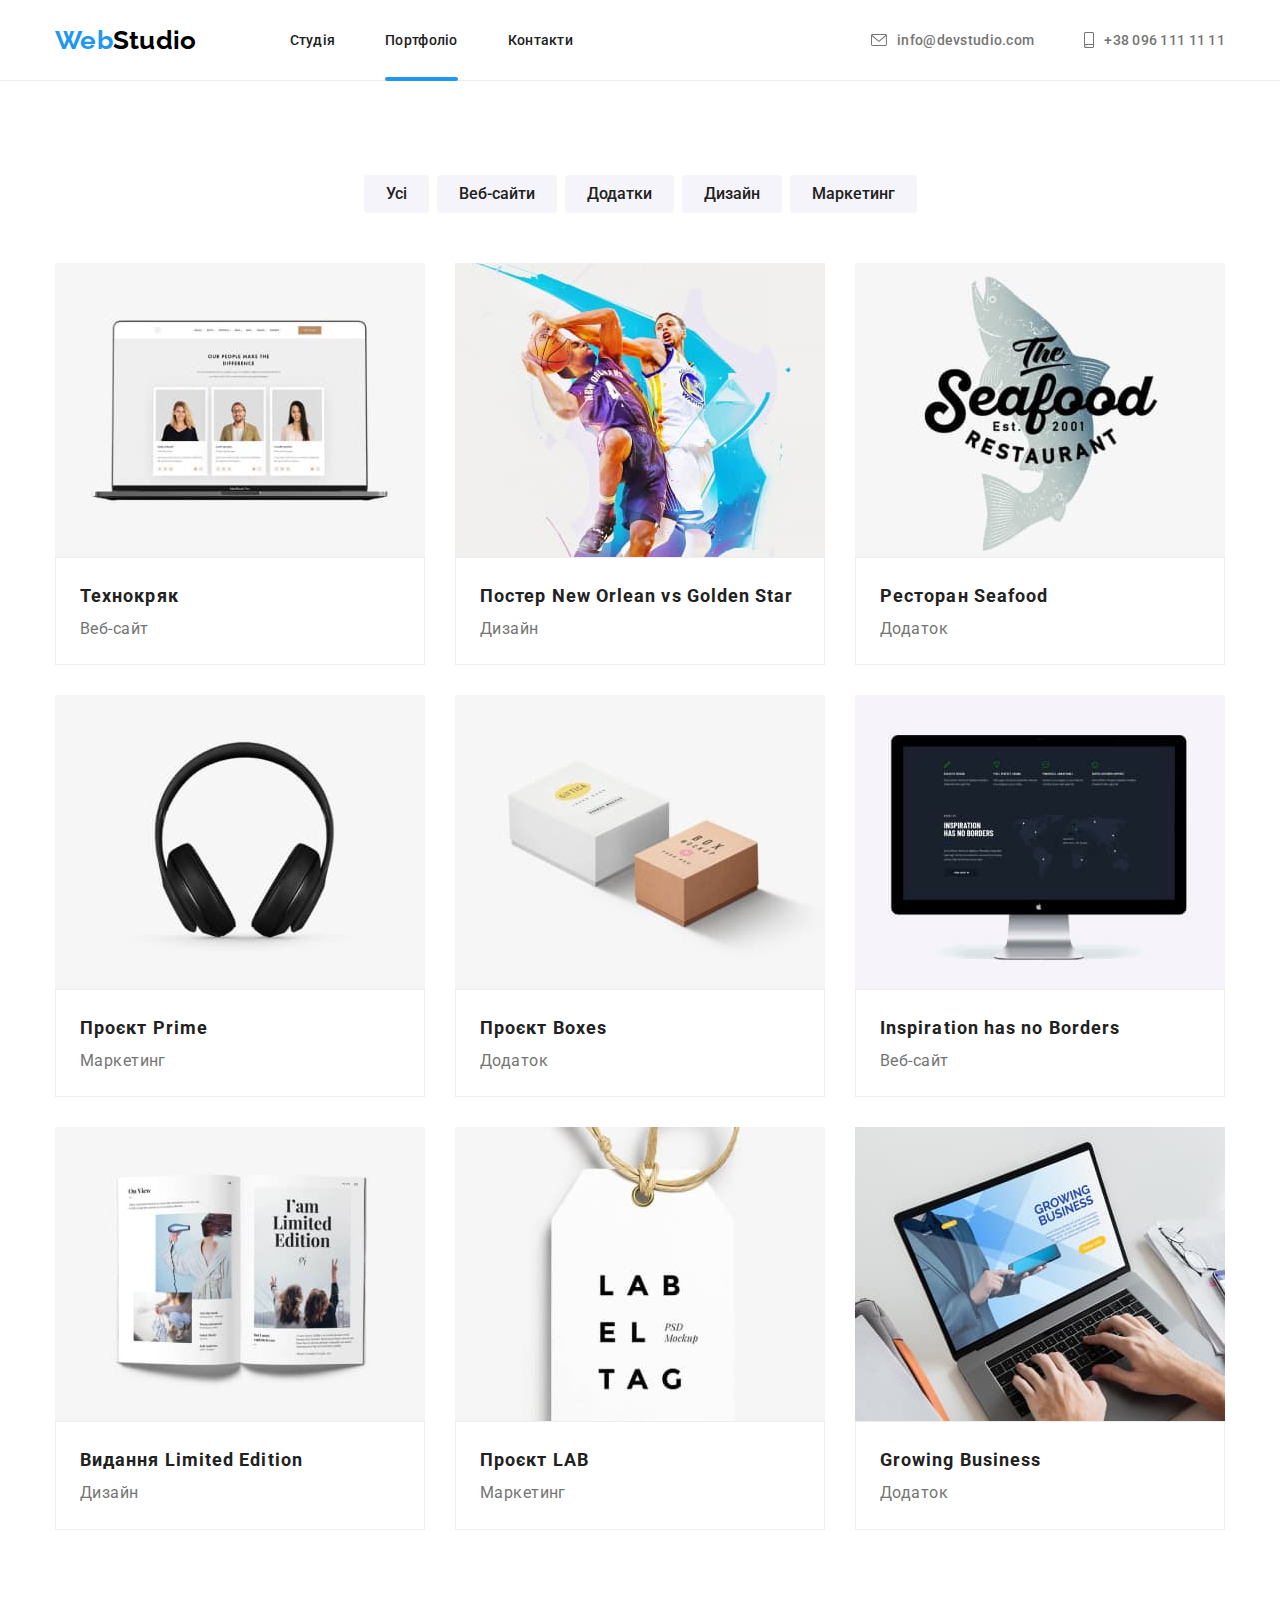
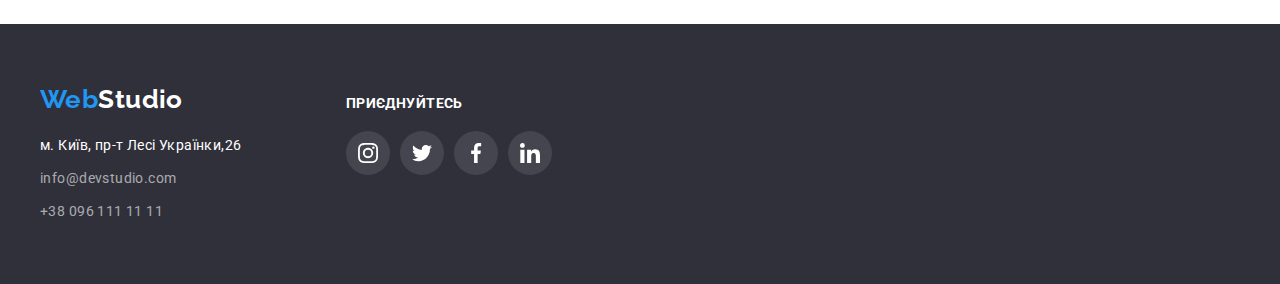
==== portfolio.html @ 6b1c92e8 "Copy from HW5" ====
<!DOCTYPE html>
<html lang="uk">

<head>
    <meta charset="UTF-8">
    <meta http-equiv="X-UA-Compatible" content="IE=edge">
    <meta name="viewport" content="width=device-width, initial-scale=1.0">
    <link rel="preconnect" href="https://fonts.googleapis.com">
    <link rel="preconnect" href="https://fonts.gstatic.com" crossorigin>
    <link
        href="https://fonts.googleapis.com/css2?family=Raleway:wght@700&family=Roboto:wght@400;500;700;900&display=swap"
        rel="stylesheet">
    <link rel="stylesheet" href="./css/modern-normalize.css">
    <link rel="stylesheet" href="./css/styles.css">
    <title>Portfolio</title>
</head>

<body>
    <!--Шапка-->
    <header class="header">
        <div class="container header-block">
            <div class="header-site">
                <a href="./index.html" class="logo list">Web<span class="logo-first">Studio</span></a>
                <nav class="site-nav">
                    <ul class="list site-list">
                        <li class="site-item"><a href="./index.html" class="link">Студія</a></li>
                        <li class="site-item"><a href="./portfolio.html" class="link current">Портфоліо</a></li>
                        <li class="site-item"><a href="./ " class="link">Контакти</a></li>
                    </ul>
                </nav>
            </div>
            <ul class="list info-nav">
                <li class="info-item"> <a href="mailto:info@devstudio.com" class="info-link">
                        <svg class="icon icon-formail" width="16" height="12">
                            <use xlink:href="./images/icons.svg#icon-formail"></use>
                        </svg>
                        info@devstudio.com</a></li>
                <li class="info-item"><a href="tel:+380961111111" class="info-link">
                        <svg class="icon icon-phone" width="10" height="16">
                            <use xlink:href="./images/icons.svg#icon-phone"></use>
                        </svg>+38 096 111 11 11</a></li>
            </ul>
        </div>
    </header>
    <!--Головне-->
    <main>
        <!--Фільтри-->
        <section class="section">
            <div class="container filter-block">
                <h1 hidden class="title">Фільтр з переліком робіт</h1>
                <ul class="filter-buttons list">
                    <li class="filter-item">
                        <button type="button" class="filter-button">Усі</button>
                    </li>
                    <li class="filter-item">
                        <button type="button" class="filter-button">Веб-сайти</button>
                    </li>
                    <li class="filter-item">
                        <button type="button" class="filter-button">Додатки</button>
                    </li>
                    <li class="filter-item">
                        <button type="button" class="filter-button">Дизайн</button>
                    </li>
                    <li class="filter-item">
                        <button type="button" class="filter-button">Маркетинг</button>
                    </li>
                </ul>
            </div>
            <!--Перелік робіт-->
            <div class="container">
                <ul class="list work-list">
                    <li class="works">
                        <a href="#" target="_blank" rel="noopener norefferer">
                            <div class="work-appear">

                                <img class="work-image" src="./images/our-people-laptop.jpeg"
                                    alt="Ноутбук з прикладом створеного сайту" width="370" height="294">
                                <p class="work-text">Ресурс пропонує комплексні пропозиції з різним рівнем функціоналу
                                    та сервісів. Все це
                                    дозволить відвідувачу отримати
                                    вичерпні відомості про компанію чи приватну особу.</p>
                            </div>
                            <div class="work-add">
                                <h2 class="work-title">Технокряк</h2>
                                <p class="work-type">Веб-сайт</p>
                            </div>
                        </a>
                    </li>
                    <li class="works">
                        <a href="#" target="_blank" rel="noopener norefferer">
                            <div class="work-appear">
                                <img class="work-image" src="./images/basketball.jpeg"
                                    alt="Постер для баскетбольної гри" width="370" height="294">
                                <p class="work-text">Ресурс пропонує комплексні пропозиції з різним рівнем функціоналу
                                    та сервісів. Все це
                                    дозволить відвідувачу отримати
                                    вичерпні відомості про компанію чи приватну особу.</p>
                            </div>
                            <div class="work-add">
                                <h2 class="work-title">Постер New Orlean vs Golden Star</h2>
                                <p class="work-type">Дизайн</p>
                            </div>
                        </a>
                    </li>
                    <li class="works">
                        <a href="#" target="_blank" rel="noopener norefferer">
                            <div class="work-appear">
                                <img class="work-image" src="./images/seafood.jpeg"
                                    alt="Вивіска для ресторану з морською їжею" width="370" height="294">
                                <p class="work-text">Ресурс пропонує комплексні пропозиції з різним рівнем функціоналу
                                    та сервісів. Все це
                                    дозволить відвідувачу отримати
                                    вичерпні відомості про компанію чи приватну особу.</p>
                            </div>
                            <div class="work-add">
                                <h2 class="work-title">Ресторан Seafood</h2>
                                <p class="work-type">Додаток</p>
                            </div>
                        </a>
                    </li>
                    <li class="works">
                        <a href="#" target="_blank" rel="noopener norefferer">
                            <div class="work-appear">
                                <img class="work-image" src="./images/headphone.jpeg" alt="Навушники" width="370"
                                    height="294">
                                <p class="work-text">Ресурс пропонує комплексні пропозиції з різним рівнем функціоналу
                                    та сервісів. Все це
                                    дозволить відвідувачу отримати
                                    вичерпні відомості про компанію чи приватну особу.</p>
                            </div>
                            <div class="work-add">
                                <h2 class="work-title">Проєкт Prime</h2>
                                <p class="work-type">Маркетинг</p>
                            </div>
                        </a>
                    </li>
                    <li class="works">
                        <a href="#" target="_blank" rel="noopener norefferer">
                            <div class="work-appear">
                                <img class="work-image" src="./images/boxes.jpeg" alt="Коробки" width="370"
                                    height="294">
                                <p class="work-text">Ресурс пропонує комплексні пропозиції з різним рівнем функціоналу
                                    та сервісів. Все це
                                    дозволить відвідувачу отримати
                                    вичерпні відомості про компанію чи приватну особу.</p>
                            </div>
                            <div class="work-add">
                                <h2 class="work-title">Проєкт Boxes</h2>
                                <p class="work-type">Додаток</p>
                            </div>
                        </a>
                    </li>
                    <li class="works">
                        <a href="#" target="_blank" rel="noopener norefferer">
                            <div class="work-appear">
                                <img class="work-image" src="./images/computer.jpeg" alt="Ноутбук зі створеним сайтом"
                                    width="370" height="294">
                                <p class="work-text">Ресурс пропонує комплексні пропозиції з різним рівнем функціоналу
                                    та сервісів. Все це
                                    дозволить відвідувачу отримати
                                    вичерпні відомості про компанію чи приватну особу.</p>
                            </div>
                            <div class="work-add">
                                <h2 class="work-title">Inspiration has no Borders</h2>
                                <p class="work-type">Веб-сайт</p>
                            </div>
                        </a>
                    </li>
                    <li class="works">
                        <a href="#" target="_blank" rel="noopener norefferer">
                            <div class="work-appear">
                                <img class="work-image" src="./images/book.jpeg" alt="Книга з обмеженим виданням"
                                    width="370" height="294">
                                <p class="work-text">Ресурс пропонує комплексні пропозиції з різним рівнем функціоналу
                                    та сервісів. Все це
                                    дозволить відвідувачу отримати
                                    вичерпні відомості про компанію чи приватну особу.</p>
                            </div>
                            <div class="work-add">
                                <h2 class="work-title">Видання Limited Edition</h2>
                                <p class="work-type">Дизайн</p>
                            </div>
                        </a>
                    </li>
                    <li class="works">
                        <a href="#" target="_blank" rel="noopener norefferer">
                            <div class="work-appear">
                                <img class="work-image" src="./images/label.jpeg" alt="Лейб" width="370" height="294">
                                <p class="work-text">Ресурс пропонує комплексні пропозиції з різним рівнем функціоналу
                                    та сервісів. Все це
                                    дозволить відвідувачу отримати
                                    вичерпні відомості про компанію чи приватну особу.</p>
                            </div>
                            <div class="work-add">
                                <h2 class="work-title">Проєкт LAB</h2>
                                <p class="work-type">Маркетинг</p>
                            </div>
                        </a>
                    </li>
                    <li class="works">
                        <a href="#" target="_blank" rel="noopener norefferer">
                            <div class="work-appear">
                                <img class="work-image" src="./images/growing-business.jpeg" alt="Додаток для бізнесу"
                                    width="370" height="294">
                                <p class="work-text">Ресурс пропонує комплексні пропозиції з різним рівнем функціоналу
                                    та сервісів. Все це
                                    дозволить відвідувачу отримати
                                    вичерпні відомості про компанію чи приватну особу.</p>
                            </div>
                            <div class="work-add">
                                <h2 class="work-title">Growing Business</h2>
                                <p class="work-type">Додаток</p>
                            </div>
                        </a>
                    </li>
                </ul>
            </div>
        </section>
    </main>
    <!--Підвал-->
    <footer class="footer">
        <div class="container footer-block">
            <div class="footer-first">
                <a href="./index.html" class="logo list">Web<span class="logo-last">Studio</span></a>
                <address>
                    <ul class="address-nav list">
                        <li class="footer-item"><a href="" target="_blank" rel="noopener noreferrer"
                                class="link link-address">м. Київ, пр-т
                                Лесі
                                Українки,26</a>
                        </li>
                        <li class="footer-item"><a href="mailto:info@devstudio.com" class="link">info@devstudio.com</a>
                        </li>
                        <li class="footer-item"><a href="tel:+380961111111" class="link">+38 096 111 11 11</a></li>
                    </ul>
                </address>
            </div>
            <div class="footer-second">
                <h2 class="socials-signin">приєднуйтесь</h2>
                <ul class="socials list">
                    <li class="socials-items">
                        <a href="#" class="socials-link footer-link" target="_blank" rel="noopener norefferer">
                            <svg class="icon icon-instagram-1" width="20" height="20">
                                <use xlink:href="./images/icons.svg#icon-instagram-1"></use>
                            </svg>
                        </a>
                    </li>
                    <li class="socials-items">
                        <a href="#" class="socials-link footer-link" target="_blank" rel="noopener norefferer">
                            <svg class="icon icon-twitter-1" width="20" height="20">
                                <use xlink:href="./images/icons.svg#icon-twitter-1"></use>
                            </svg>
                        </a>
                    </li>
                    <li class="socials-items">
                        <a href="#" class="socials-link footer-link" target="_blank" rel="noopener norefferer">
                            <svg class="icon icon-facebook-1" width="20" height="20">
                                <use xlink:href="./images/icons.svg#icon-facebook-1"></use>
                            </svg>
                        </a>
                    </li>
                    <li class="socials-items">
                        <a href="#" class="socials-link footer-link" target="_blank" rel="noopener norefferer">
                            <svg class="icon icon-linkedin-1" width="20" height="20">
                                <use xlink:href="./images/icons.svg#icon-linkedin-1"></use>
                            </svg>
                        </a>
                    </li>
                </ul>
            </div>
        </div>
    </footer>
</body>

</html>
---- css/styles.css ----
/* колір основного тексту: #212121; */
/* другорядний колір тексту: #757575;*/
/* акцент: #2196F3;*/
/* білий колір:#FFFFFF;*/
:root{

    --accent-color:#2196F3;
    --primary-text-color:#212121;
    --secondary-text-color:#757575;
    --c-white:#FFFFFF;
}
body{
    background-color: var(--c-white);;
    color: var(--primary-text-color);
    font-family: 'Roboto', sans-serif;
    font-size: 14px;
    font-weight: 400;
    line-height: 1.17;
    letter-spacing: 0.03em;;
}
.container{
    max-width: 1200px;
    margin:0 auto;
    padding: 0 15px;
}

button{
    cursor: pointer;
}

a{
    text-decoration: none;
}
img{
    display: block;
}
/* Header general */
.header{
    color:var(--c-white);
    letter-spacing: 0.02em;
    border-bottom: 1px solid #ECECEC;
}
.header-block{
    display: flex;
    justify-content: space-between;
    align-items: center;
}
.header-site{
    display:flex;
    align-items: center;
}
.logo{
    color: var(--accent-color);
    font-family: 'Raleway', sans-serif;
    font-weight: 700;
    font-size: 26px;
    line-height: 1.19;
    margin-right: 93px;
}
.logo-first{
    color: #000000;
}
.list{
    list-style-type: none;
    text-decoration: none;
    
}
.site-nav{
    display: flex;
    align-items: center;
}
.site-list{
    display: flex;
    
}
.site-item:not(:last-child) {
    margin-right: 50px;
}
.site-nav .link{
    position: relative;
    color: #212121;
    font-weight: 500;
    letter-spacing: 0.02em;
    text-decoration: none;
    display: inline-block;
    padding: 32px 0;
}
.site-nav .link:hover,
.site-nav .link:focus{
    color: var(--accent-color);
    transition-duration: 250ms;
    transition-timing-function: cubic-bezier(0.4, 0, 0.2, 1);
}
.info-nav{
    display: flex;  
}
.info-item:not(:last-child) {
    margin-right: 50px;
}
.info-link{
    color:var(--secondary-text-color);
    font-weight: 500;
    letter-spacing: 0.02em;
    text-decoration: none;
    display: flex;
    align-items: center;
}
.info-link:hover,
.info-link:focus {
    color:var(--accent-color);
    transition-duration: 250ms;
    transition-timing-function: cubic-bezier(0.4, 0, 0.2, 1);
}
.current:visited{
    color: var(--accent-color);
}
.current::after{
    content: " ";
    background-color: var(--accent-color);
    display: inline-block;
    width: 100%;
    height: 4px;
    border-radius: 2px;
    position: absolute;
    left:0;
    bottom:-1px;

}
.icon-formail{
    margin-right: 10px;
    fill: currentColor;
}
.icon-phone{
    margin-right: 10px;
    fill: currentColor;
}

/* Main content */
/* Hero */
.hero{
background-color: #2F303A;
background: linear-gradient(rgba(47, 48, 58, 0.4), rgba(47, 48, 58, 0.4)), url(../images/bcg-main.jpeg);
background-position: center center;
background-repeat: no-repeat;
background-size: cover;
max-width: 1600px;
margin: 0 auto;
}
.hero-block{
padding: 200px;
}
.hero-title{
    color: var(--c-white);
    font-weight: 900;
    font-size: 44px;
    line-height: 1.36;
    text-align: center;
    letter-spacing: 0.06em;
    text-transform: uppercase;
}
.button-wrapper{
    display: flex;
    justify-content: center;
}
.hero-button{
    color:var(--c-white);
    background-color: var(--accent-color);
    font-weight: 700;
    font-size: 16px;
    line-height: 1.88;
    text-align: center;
    letter-spacing: 0.06em;
    box-shadow: 0px 4px 4px rgba(0, 0, 0, 0.15);
    border-radius: 4px;
    border:none;
    padding: 10px 32px;
    margin-top: 30px;
}
.hero-button:hover,
.hero-button:focus {
    background-color: #188CE8;
    transition-duration: 250ms;
    transition-timing-function: cubic-bezier(0.4, 0, 0.2, 1);
}
/* Advantages */
.section.advantages{
    padding-bottom: 0;
}
.title{
    color: var(--primary-text-color);
    font-weight: 700;
    font-size: 36px;
    text-align: center;
}
.adv-list{
    display:flex;
    gap: 30px;
}
.adv-item{
    max-width: 270px;
}
.image-icon{
    max-width: 270px;
    margin-bottom: 30px;
    text-align: center;
    background-color: #F5F4FA;
    padding: 25px 100px;
    border-radius: 4px;
}
.advantages .item{
    color: var(--primary-text-color);
    font-size: 14px;
    font-weight: 700;
    line-height: 1.14;
    text-transform: uppercase;
    margin-bottom: 10px;
    
}
.advantages .text{
    color: var(--secondary-text-color);
    line-height: 1.71;

}

/* Doing */
.doing-list{
display: flex;
margin-top: 50px;
}

.doing-item:not(:last-child){
margin-right: 30px;
}
.doing-item{
    position:relative;
}
.doing-text{
    position: absolute;
    left:0;
    bottom:0;
    z-index: 2;

    background:rgba(47, 48, 58, 0.8);
    color:var(--c-white);
    padding: 27px 10px;
    width: 100%;
    font-weight: 700;
    line-height: 1.1428;
    text-align: center;
    text-transform: uppercase;
}
/* Team */
.team{
    background-color: #F5F4FA;
}
.team-list{
    display:flex;
    margin-top: 50px;
}
.team-member{
    background: var(--c-white);
    box-shadow: 0px 1px 3px rgba(0, 0, 0, 0.12), 0px 1px 1px rgba(0, 0, 0, 0.14), 0px 2px 1px rgba(0, 0, 0, 0.2);
    border-radius: 0px 0px 4px 4px;
    padding-bottom: 30px;
}
.team-member:not(:last-child){
margin-right: 30px;

}
.team-mate{
    font-weight: 500;
    font-size: 16px;
    line-height: 1.18;
    text-align: center;
    margin-top: 30px;
}

.team-jobs{
    color: var(--secondary-text-color);
    font-size: 16px;
    line-height: 1.18;
    text-align: center;
    margin: 10px 0 30px;
}

.socials{
    display: flex;
    flex-wrap: wrap;
    align-items: center;
    justify-content: center;
    gap: 10px;
    margin-top: 16px;
}

.socials-link{
    display: flex;
    align-items: center;
    justify-content: center;
    height: 44px;
    width: 44px;
    border-radius: 50%;
    background-color: var(--c-white);
    fill:#afb1b8;
}
.socials-link:hover,
.socials-link:focus{
    fill:var(--c-white);
    background-color: var(--accent-color);
    transition-duration: 250ms;
    transition-timing-function: cubic-bezier(0.4, 0, 0.2, 1);
}
/* Constant clients */
.constant-clients{
    display: flex;
    gap: 30px;
    flex-wrap: wrap;
    justify-content: center;
    align-items: center;
    margin-top: 50px;

}
 
.client-link{
    display: flex;
    align-items: center;
    justify-content: center;
    height: 92px;
    width: 170px;
    border-radius: 4px;
    border: 1px solid #AFB1B8;
    background-color: transparent;
    fill:#afb1b8;
}
.client-link:hover,
.client-link:focus{
    fill: var(--accent-color);
    background-color: var(--c-white);
    border-color: var(--accent-color);
    transition-duration: 250ms;
    transition-timing-function: cubic-bezier(0.4, 0, 0.2, 1);
}
/* Modal window */
.modal-wrap{
    display: none;
    z-index: 777;
    position:fixed;
    left: 0;
    top: 0;
    display: flex;
    align-items: center;
    justify-content: center;
    width:100%;
    height: 100%;
    background-color: rgba(0, 0, 0, 0.2);
    opacity: 1;
    transition-property: opacity;
    transition-duration: 250ms;
    transition-timing-function: cubic-bezier(0.4, 0, 0.2, 1);

}
.modal-wrap.is-hidden {
    visibility: hidden;
    opacity: 0;
    pointer-events: none;
    transform: scale(1.3);

/* .modal-wrap.is-hidden .modal-window{
    visibility: hidden;
    opacity:0;
    pointer-events: none;
    transform: scale(1.3); */
}
.modal-window{
    max-width: 528px;
    max-height: 581px;
    background-color: var(--c-white);
    box-shadow: 0px 1px 3px rgba(0, 0, 0, 0.12), 0px 1px 1px rgba(0, 0, 0, 0.14), 0px 2px 1px rgba(0, 0, 0, 0.2);
    border-radius: 4px;
    padding: 40px;
    width: 100%;
    height: 100%;
    overflow: auto;
    position: relative;
    transform: scale(1);
    transition-property: transform;
    transition-duration: 250ms;
    transition-timing-function: cubic-bezier(0.4, 0, 0.2, 1);

}
.close-button{
    position: absolute;
    top: 8px;
    right: 8px;
    width: 30px;
    height: 30px;
    background: var(--c-white);
    border: 1px solid rgba(0, 0, 0, 0.1);
    border-radius: 50%;

}
.close-button::before,
.close-button::after {
    position: absolute;
    left: 50%;
    top:50%;
    content: "";
    background-color: var(--primary-text-color);
    width: 15px;
    height: 2px;
}
.close-button::before{
    transform: translate(-50%,-50%)rotate(-45deg);
}
.close-button::after     {
    transform: translate(-50%, -50%)rotate(45deg);
}
/* Footer general */
.footer{
background-color: #2F303A;
}
.footer-block{
display: flex;
padding: 60px 0;
gap: 70px;
align-items: baseline;
}
.footer-first{
display: flex;
flex-direction: column;
}

.logo-last{
    color:var(--c-white);
}
.address-nav{
    margin-top: 20px;
}
.address-nav .link{
    color: rgba(255, 255, 255, 0.6);
    line-height: 1.71;
    text-decoration: none;
    font-style: normal;
}

.footer-item:not(:last-child){
    margin-bottom: 9px;
}

.address-nav .link:hover,
.address-nav .link:focus{
    color: var(--accent-color);
    transition-duration: 250ms;
    transition-timing-function: cubic-bezier(0.4, 0, 0.2, 1);
}

.address-nav .link-address{
    color: var(--c-white);
}
.socials-signin{
    color: var(--c-white);
    font-weight: 700;
    font-size: 14px;
    line-height: 1.1428;
    letter-spacing: 0.03em;
    text-transform: uppercase;
    margin-bottom: 20px;
}
.socials-link.footer-link{
    background-color: rgba(255, 255, 255, 0.1);
    fill: var(--c-white);
}
.socials-link.footer-link:hover,
.socials-link.footer-link:focus {
    fill: var(--c-white);
    background-color: var(--accent-color);
    transition-duration: 250ms;
    transition-timing-function: cubic-bezier(0.4, 0, 0.2, 1);
}

/* Portfolio */
.section{
    padding: 94px 0;
}
.filter-block{
    margin-bottom: 50px;
}
.filter-buttons{
display: flex;
gap: 8px;
justify-content: center;
}


.filter-button{
    color: var(--primary-text-color);
    background-color: #F5F4FA;
    font-weight: 500;
    font-size: 16px;
    line-height: 1.62;
    text-align: center;
    border-radius: 4px;
    border: none;
    cursor: pointer;
    padding: 6px 22px;

}

.filter-button:hover,
.filter-button:focus{
    color: var(--c-white);
    background: var(--accent-color);
    box-shadow: 0px 3px 1px rgba(0, 0, 0, 0.1), 0px 1px 2px rgba(0, 0, 0, 0.08), 0px 2px 2px rgba(0, 0, 0, 0.12);
    border-radius: 4px;
    font-weight: 500;
    font-size: 16px;
    line-height: 1.62;
    text-align: center;
    transition-duration: 250ms;
    transition-timing-function: cubic-bezier(0.4, 0, 0.2, 1);
}
.work-list{
    display: flex;
    flex-wrap: wrap;
    gap: 30px;
    
}
.works{
    background: var(--c-white);
    max-width: 370px;
}

.works:hover{
    box-shadow: 0px 1px 1px rgba(0, 0, 0, 0.12),
    0px 4px 4px rgba(0, 0, 0, 0.06),
    1px 4px 6px rgba(0, 0, 0, 0.16);
    transition-duration: 250ms;
    transition-timing-function: cubic-bezier(0.4, 0, 0.2, 1);
}
.work-appear{
    position: relative;
    overflow: hidden;
}
.work-text{
    position: absolute;
    top: 101%;
    left: 0;
    padding: 63px 24px;
    transition-property: top;
    transition-duration: 250ms;
    transition-timing-function: cubic-bezier(0.4, 0, 0.2, 1);
    overflow: auto;
    font-weight: 400;
    font-size: 18px;
    line-height: 1.5556;
    color: var(--c-white);
    background: rgba(33, 150, 243, 0.9);
    width: 100%;
    height: 100%;
}

.works:hover .work-text{
    top: 0;
}


.work-image{
    display: block;
}
.work-add{
    padding: 20px 24px;
    border: 1px solid #EEEEEE;
}

.work-title{
    font-weight: 700;
    font-size: 18px;
    line-height: 2;
    letter-spacing: 0.06em;
    color: #212121;
}

.work-type{
    color: var(--secondary-text-color);
    font-size: 16px;
    line-height: 1.88;
}
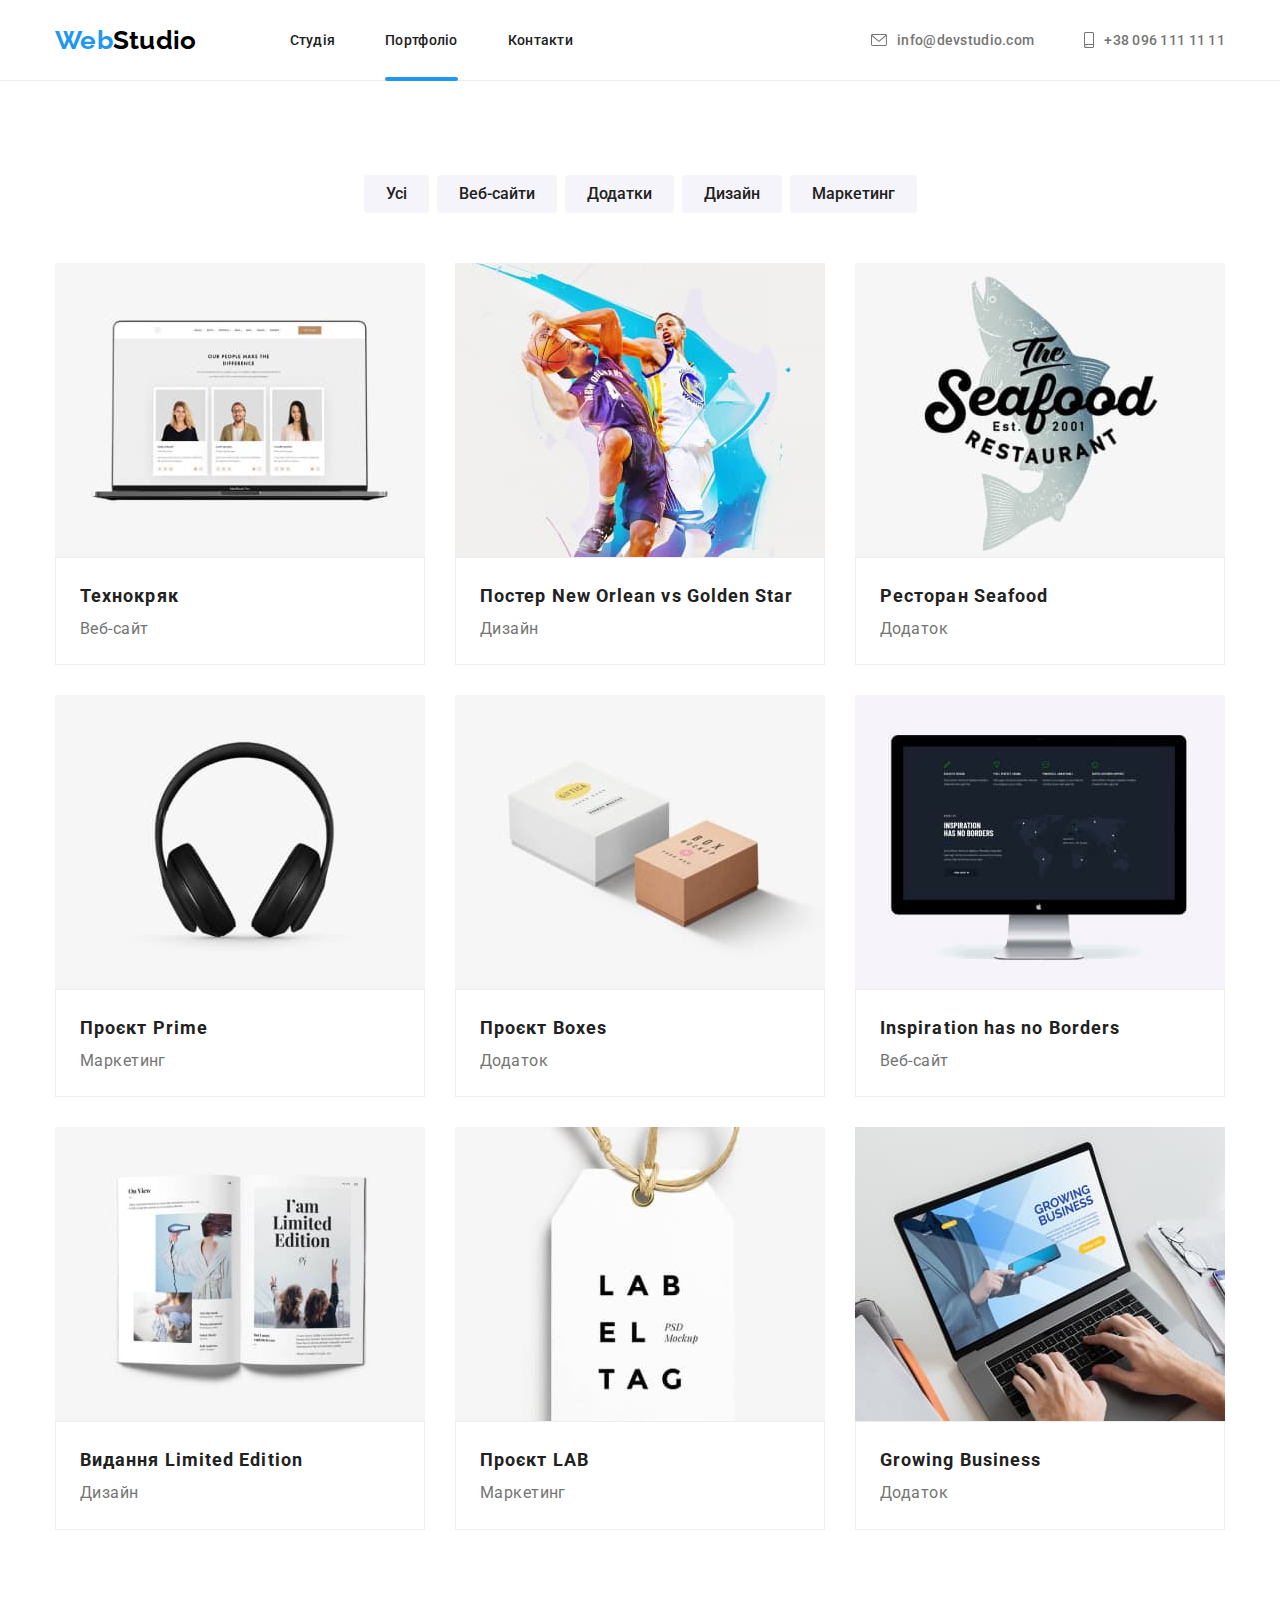
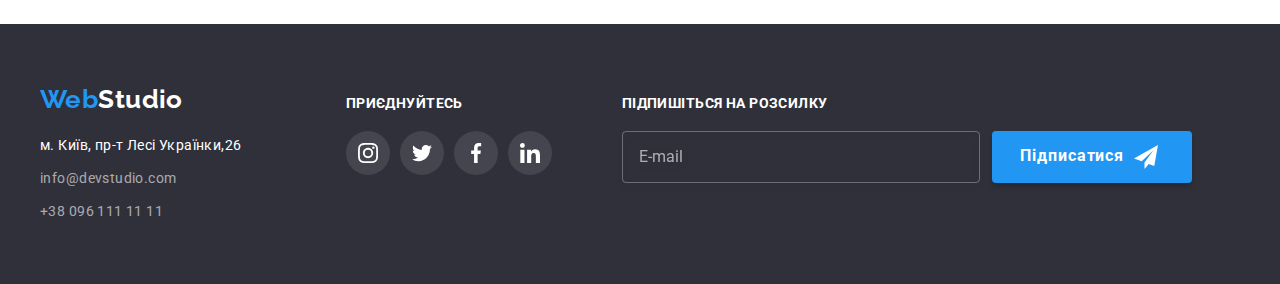
==== commit b7effc46: "add form subscribe" ====
--- a/portfolio.html
+++ b/portfolio.html
@@ -268,6 +268,18 @@
                     </li>
                 </ul>
             </div>
+            <div class="footer-third">
+                <h2 class="socials-signin">Підпишіться на розсилку</h2>
+                <form action="#" name="form-subscribe" class="form-subscribe">
+                    <input type="email" name="email-subscribe" id="email-subscribe" placeholder="E-mail" class="email-subscribe">
+                    <button type="submit" class="btn-subscribe"> Підписатися
+                        <svg class="icon icon-icon-send" width="24" height="24">
+                            <use xlink:href="./images/icons.svg#icon-icon-send"></use>
+                        </svg>
+                    </button>
+                </form>
+            
+            </div>
         </div>
     </footer>
 </body>
--- a/css/styles.css
+++ b/css/styles.css
@@ -411,12 +411,151 @@
 .close-button::before{
     transform: translate(-50%,-50%)rotate(-45deg);
 }
-.close-button::after     {
+.close-button::after{
     transform: translate(-50%, -50%)rotate(45deg);
+}
+.close-button:hover::before,
+.close-button:hover::after{
+    background-color: var(--accent-color);
+    transition-duration: 250ms;
+    transition-timing-function: cubic-bezier(0.4, 0, 0.2, 1);
+
+} 
+.close-button:focus::before,
+.close-button:focus::after {
+    background-color: var(--accent-color);
+    transition-duration: 250ms;
+    transition-timing-function: cubic-bezier(0.4, 0, 0.2, 1);
+}
+.title-modal {
+    font-weight: 700;
+    font-size: 20px;
+    line-height: 1.15;
+    text-align: center;
+    margin-bottom: 12px;
+    color: var(--primary-text-color);
+}
+.form-modal {
+    max-width: 448px;
+
+}
+.form-row:not(:last-child){
+margin-bottom: 10px;
+}
+.form-row{
+    position: relative;
+    font-size: 12px;
+    line-height: 1.16667;
+    letter-spacing: 0.01em;
+}
+.form-row .icon-modal{
+    position: absolute;
+    bottom: 14px;
+    left: 12px;
+
+}
+.label-modal {
+    display: block;
+    margin-bottom: 4px;
+    color: var(--secondary-text-color);
+}
+
+.input-modal{
+    display: block;
+    width: 100%;
+    height: 40px;
+    border: 1px solid rgba(33, 33, 33, 0.2);
+    border-radius: 4px;
+    padding: 11px 12px 11px 42px;
+    outline: none;
+    cursor: pointer;
+}
+.input-modal::placeholder {
+    color: rgba(117, 117, 117, 0.5);
+}
+.input-modal:focus {
+    border: 1px solid var(--accent-color);
+    border-radius: 4px;
+    transition-duration: 250ms;
+    transition-timing-function: cubic-bezier(0.4, 0, 0.2, 1);
+}
+
+.input-modal:focus + .icon-modal{
+    fill: var(--accent-color);
+    transition-duration: 250ms;
+    transition-timing-function: cubic-bezier(0.4, 0, 0.2, 1);
+}
+.comment-modal{
+    width: 100%;
+    resize: none;
+    padding: 12px 16px;
+    border: 1px solid rgba(33, 33, 33, 0.2);
+    border-radius: 4px;
+    cursor: pointer;
+}
+
+.agreement{ 
+    font-size: 14px;
+    line-height: 1.71;
+    letter-spacing: 0.03em;
+    color: var(--secondary-text-color);
+}
+.agreement input{
+    display: none;
+}
+.agreement label{
+    position: relative;
+}
+.agreement label::before {
+    display: inline-block;
+    content: "";
+    width: 16px;
+    height: 15px;
+    margin-right: 7px;
+    border-radius: 2px;
+    border: 1px solid var(--secondary-text-color);
+    cursor: pointer;
+}
+.agreement input:checked + label::before {
+    background-color: var(--accent-color);
+    border-radius: 2px;
+    border: 1px solid var(--accent-color);
+    background-image: url(../images/yes.svg);
+    background-repeat: no-repeat;
+    background-position: center;
+}
+.agreement a{
+    text-decoration: underline;
+}
+
+.btn-wrap-modal{
+    display: flex;
+    align-items: center;
+    justify-content: center;
+}
+.btn-modal{
+    font-weight: 700;
+    font-size: 16px;
+    line-height: 1.88;
+    text-align: center;
+    letter-spacing: 0.06em;
+    color: var(--c-white);
+    background-color: var(--accent-color);
+    border: none;
+    padding: 10px 52px;
+    box-shadow: 0px 4px 4px rgba(0, 0, 0, 0.15);
+    border-radius: 4px;
+    margin-top: 30px;
+}
+.btn-modal:hover,
+.btn-modal:focus{
+    background-color: #188CE8;
+    transition-duration: 250ms;
+    transition-timing-function: cubic-bezier(0.4, 0, 0.2, 1);
 }
 /* Footer general */
 .footer{
-background-color: #2F303A;
+    background-color: #2F303A;
 }
 .footer-block{
 display: flex;
@@ -476,6 +615,45 @@
     transition-duration: 250ms;
     transition-timing-function: cubic-bezier(0.4, 0, 0.2, 1);
 }
+.form-subscribe{
+    display: flex;
+}
+.email-subscribe{
+    background-color: transparent;
+    border: 1px solid rgba(255, 255, 255, 0.3);
+    filter: drop-shadow(0px 4px 4px rgba(0, 0, 0, 0.15));
+    border-radius: 4px;
+    padding: 15px 16px;
+    width: 358px;
+    color:var(--c-white);
+    font-size: 16px;
+    line-height: 1.25;
+}
+.email-subscribe::placeholder {
+    font-size: 16px;
+    line-height: 1.25;
+    display: flex;
+    align-items: center;
+    color: rgba(255, 255, 255, 0.6);
+}
+.btn-subscribe{
+    color:var(--c-white);
+    background-color: var(--accent-color);
+    padding: 10px 28px;
+    font-weight: 700;
+    font-size: 16px;
+    line-height: 1.88;
+    text-align: center;
+    letter-spacing: 0.06em;
+    box-shadow: 0px 4px 4px rgba(0, 0, 0, 0.15);
+    border-radius: 4px;
+    border: none;
+    margin-left: 12px;
+    width: 200px;
+    display: flex;
+    align-items: center;
+    gap: 10px;
+}
 
 /* Portfolio */
 .section{
@@ -529,7 +707,8 @@
     max-width: 370px;
 }
 
-.works:hover{
+.works a:hover,
+.works a:focus{
     box-shadow: 0px 1px 1px rgba(0, 0, 0, 0.12),
     0px 4px 4px rgba(0, 0, 0, 0.06),
     1px 4px 6px rgba(0, 0, 0, 0.16);
@@ -558,10 +737,12 @@
     height: 100%;
 }
 
-.works:hover .work-text{
+.works a:hover .work-text{
     top: 0;
 }
-
+.works a:focus .work-text {
+    top: 0;
+}
 
 .work-image{
     display: block;
